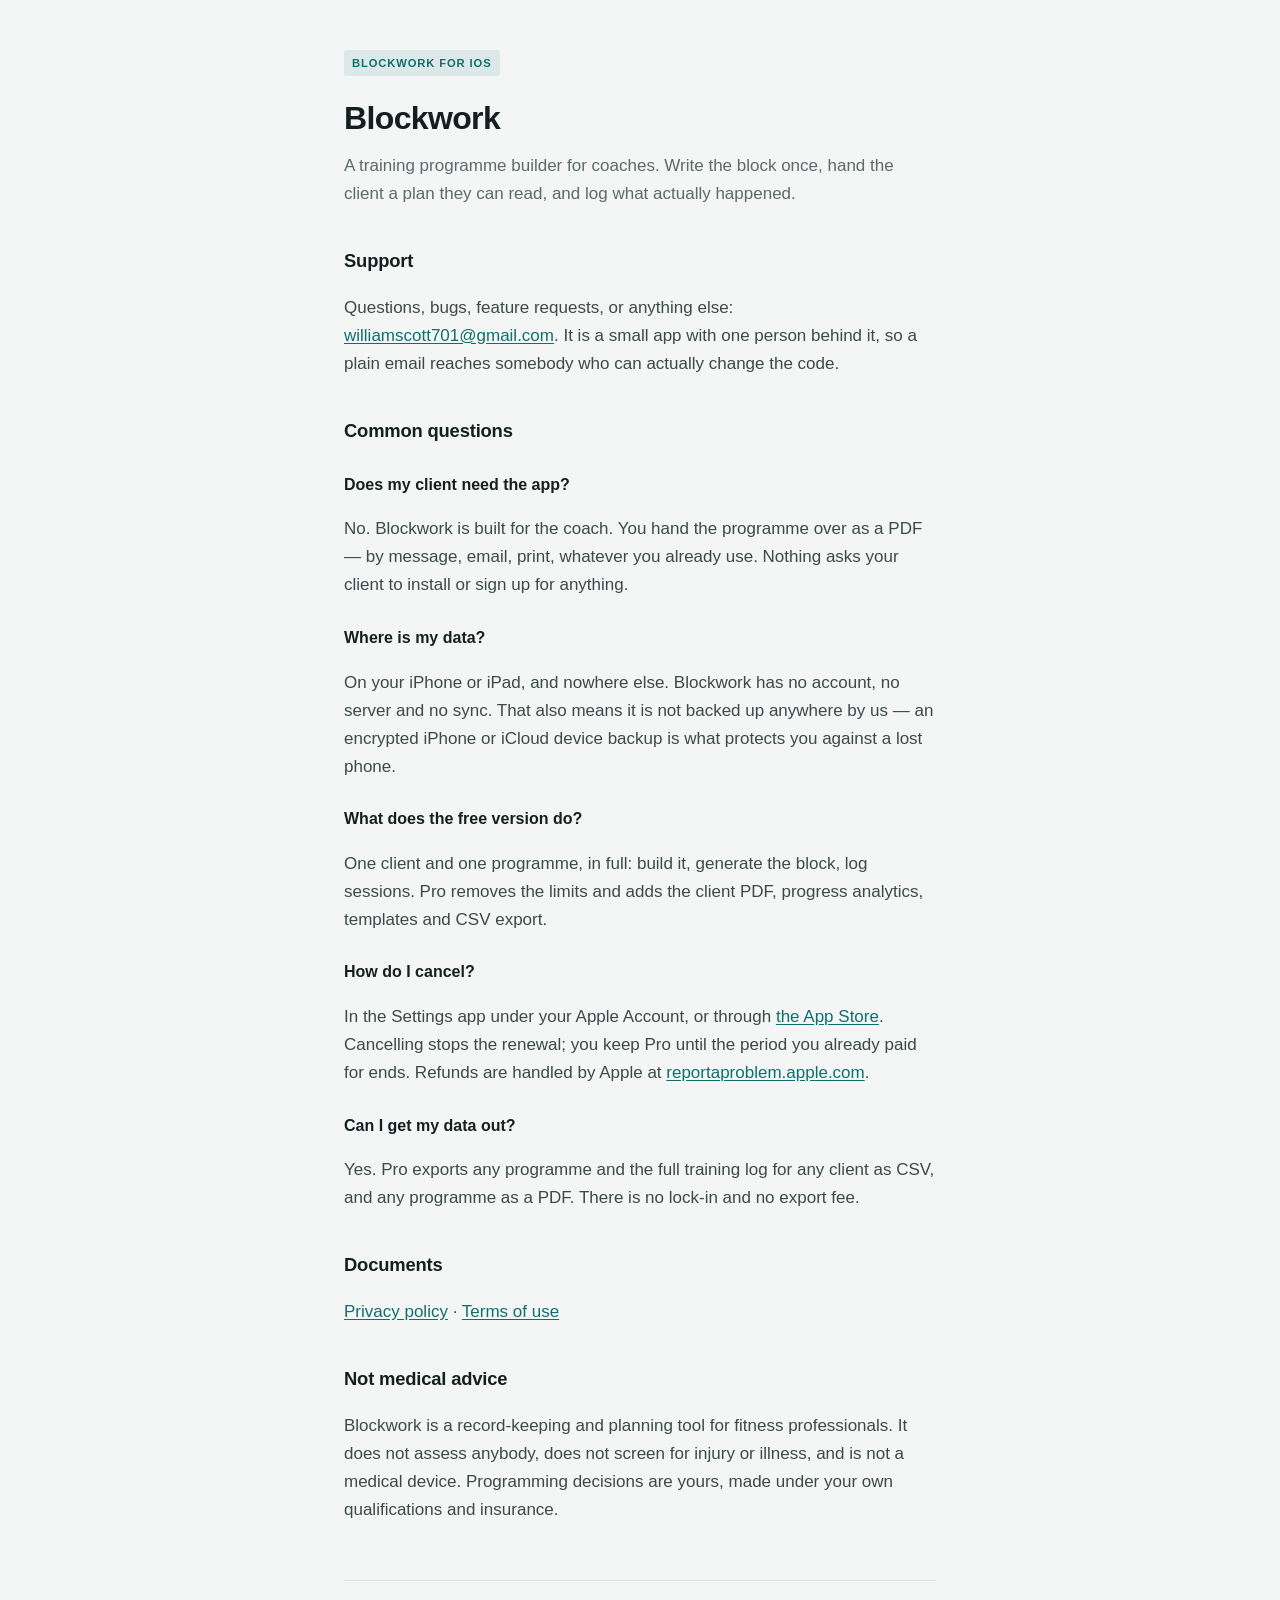
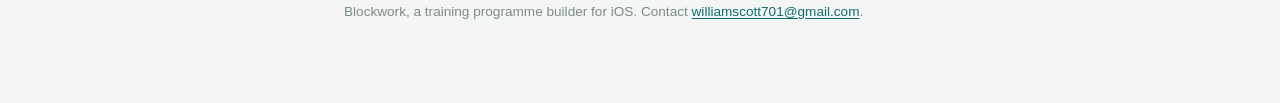
==== index.html @ dd5a9732 "Support, privacy policy and terms of use for Blockwork Custom EULA rather than Apple's standard one," ====
<!doctype html>
<html lang="en">
<head>
<meta charset="utf-8">
<meta name="viewport" content="width=device-width, initial-scale=1">
<title>Blockwork — Support</title>
<meta name="description" content="Support, privacy policy and terms of use for Blockwork, a training programme builder for personal trainers.">
<link rel="stylesheet" href="style.css">
</head>
<body>
<span class="tag">Blockwork for iOS</span>
<h1>Blockwork</h1>
<p class="sub">A training programme builder for coaches. Write the block once,
hand the client a plan they can read, and log what actually happened.</p>

<h2>Support</h2>
<p>Questions, bugs, feature requests, or anything else:
<a href="mailto:williamscott701@gmail.com?subject=Blockwork">williamscott701@gmail.com</a>.
It is a small app with one person behind it, so a plain email reaches
somebody who can actually change the code.</p>

<h2>Common questions</h2>

<h3>Does my client need the app?</h3>
<p>No. Blockwork is built for the coach. You hand the programme over as a PDF —
by message, email, print, whatever you already use. Nothing asks your client to
install or sign up for anything.</p>

<h3>Where is my data?</h3>
<p>On your iPhone or iPad, and nowhere else. Blockwork has no account, no server
and no sync. That also means it is not backed up anywhere by us — an encrypted
iPhone or iCloud device backup is what protects you against a lost phone.</p>

<h3>What does the free version do?</h3>
<p>One client and one programme, in full: build it, generate the block, log
sessions. Pro removes the limits and adds the client PDF, progress analytics,
templates and CSV export.</p>

<h3>How do I cancel?</h3>
<p>In the Settings app under your Apple Account, or through
<a href="https://apps.apple.com/account/subscriptions">the App Store</a>.
Cancelling stops the renewal; you keep Pro until the period you already paid for
ends. Refunds are handled by Apple at
<a href="https://reportaproblem.apple.com">reportaproblem.apple.com</a>.</p>

<h3>Can I get my data out?</h3>
<p>Yes. Pro exports any programme and the full training log for any client as
CSV, and any programme as a PDF. There is no lock-in and no export fee.</p>

<h2>Documents</h2>
<p><a href="privacy.html">Privacy policy</a> &middot;
<a href="terms.html">Terms of use</a></p>

<h2>Not medical advice</h2>
<p>Blockwork is a record-keeping and planning tool for fitness professionals. It
does not assess anybody, does not screen for injury or illness, and is not a
medical device. Programming decisions are yours, made under your own
qualifications and insurance.</p>

<footer>Blockwork, a training programme builder for iOS.
Contact <a href="mailto:williamscott701@gmail.com">williamscott701@gmail.com</a>.</footer>
</body>
</html>
---- style.css ----
:root { color-scheme: light dark; }
* { box-sizing: border-box; }
body {
  margin: 0 auto; padding: 3rem 1.5rem 5rem; max-width: 40rem;
  font: 17px/1.65 -apple-system, BlinkMacSystemFont, "Segoe UI", Roboto, sans-serif;
  background: #F4F6F6; color: #14201F;
}
h1 { font-size: 2rem; font-weight: 650; letter-spacing: -.02em; margin: 0 0 .4rem; }
.sub { color: #5A6B69; margin: 0 0 2rem; }
h2 { font-size: 1.15rem; font-weight: 650; letter-spacing: -.01em;
     margin: 2.4rem 0 .6rem; }
h3 { font-size: 1rem; font-weight: 650; margin: 1.6rem 0 .4rem; }
p, li { color: #3B4A48; }
li { margin: .35rem 0; }
ul { padding-left: 1.2rem; }
a { color: #0F6E6E; text-underline-offset: 2px; }
strong { color: #14201F; }
.tag { display: inline-block; font-size: .7rem; font-weight: 650; letter-spacing: .08em;
       text-transform: uppercase; color: #0F6E6E; background: #DCE9E8;
       padding: .25rem .5rem; border-radius: 3px; margin-bottom: 1rem; }
.callout { background: #E7EFEE; border-left: 3px solid #0F6E6E;
           padding: .9rem 1.1rem; border-radius: 3px; margin: 1.2rem 0; }
.callout p { margin: 0; color: #24403E; }
nav { margin: 0 0 2.5rem; font-size: .9rem; }
nav a { margin-right: 1rem; }
footer { margin-top: 3.5rem; padding-top: 1.25rem;
         border-top: 1px solid #DDE4E3; color: #7A8A88; font-size: .85rem; }
@media (prefers-color-scheme: dark) {
  body { background: #101615; color: #EAF0EF; }
  p, li { color: #A3B2B0; }
  strong, h1, h2, h3 { color: #EAF0EF; }
  .sub { color: #8B9A98; }
  a { color: #59B7B7; }
  .tag { color: #59B7B7; background: #1B2A29; }
  .callout { background: #16211F; border-left-color: #2E7D7D; }
  .callout p { color: #C2D0CE; }
  footer { border-color: #23302E; color: #6C7B79; }
}
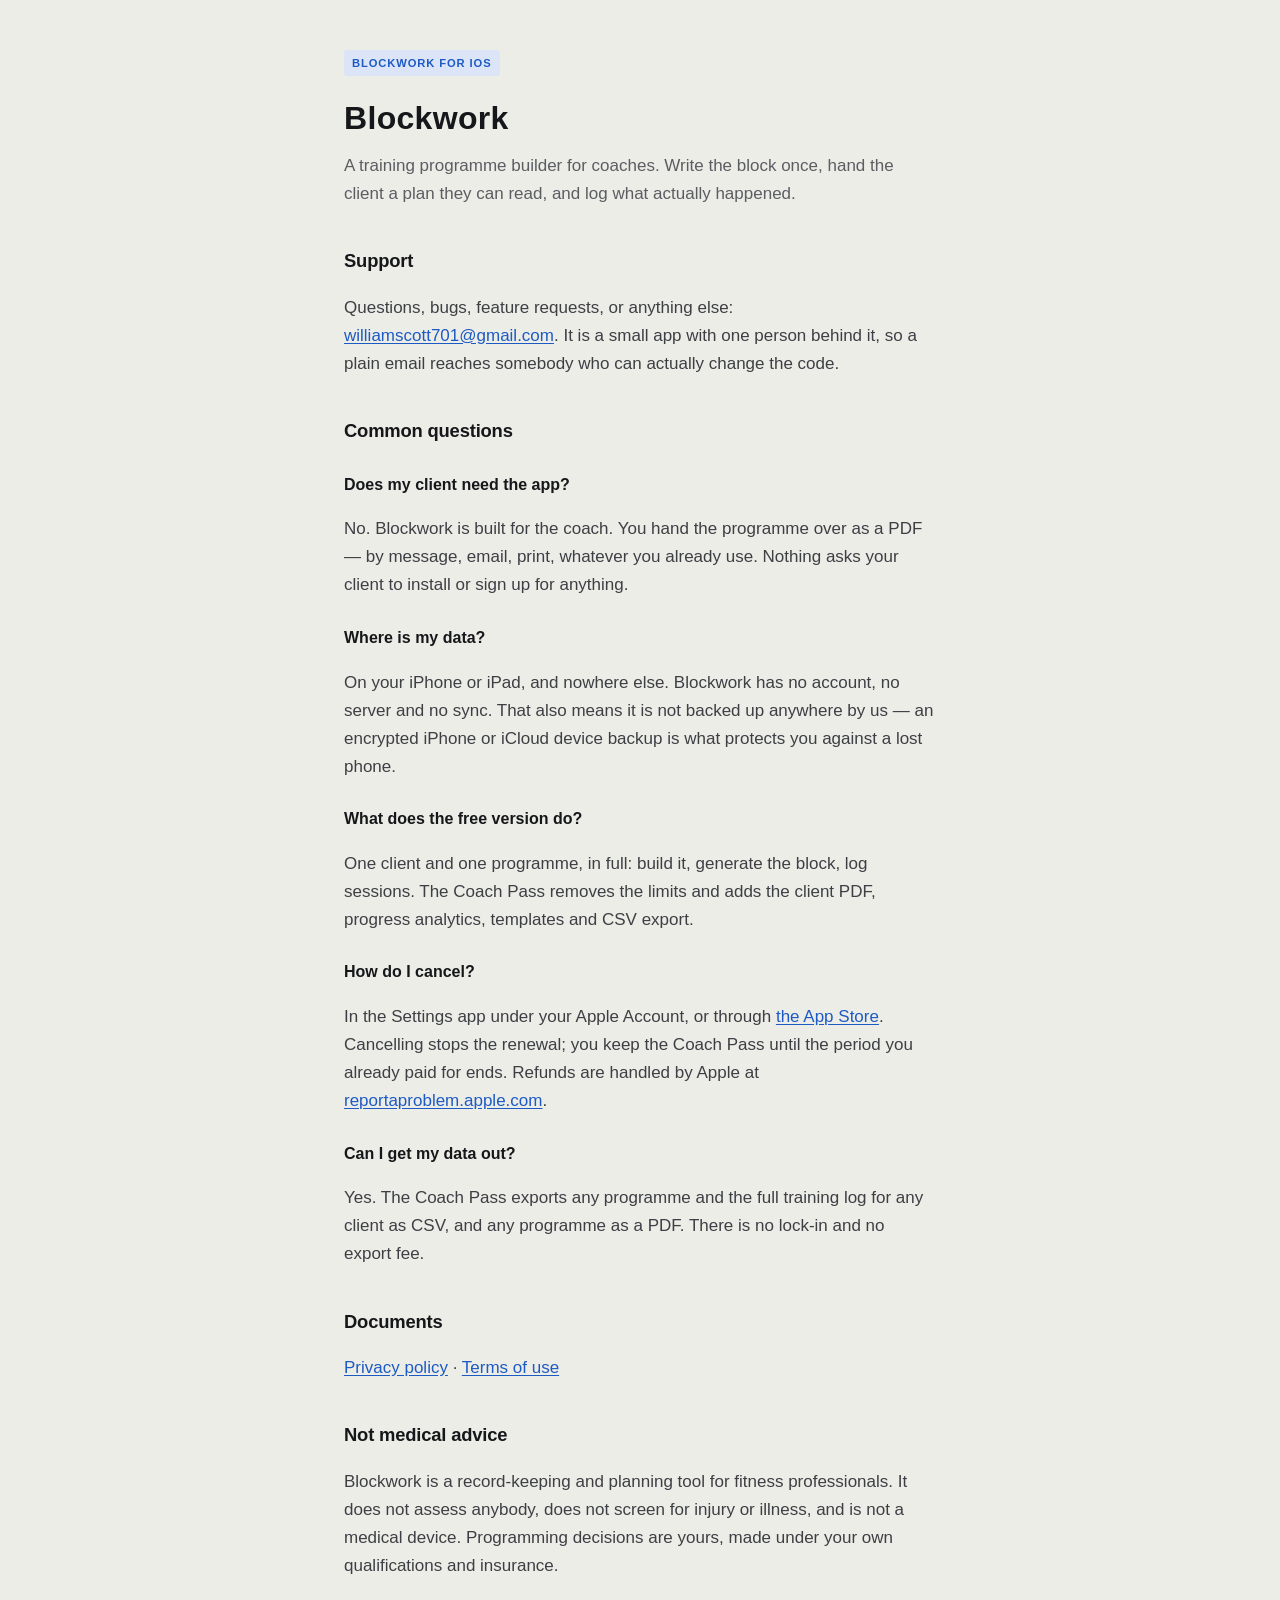
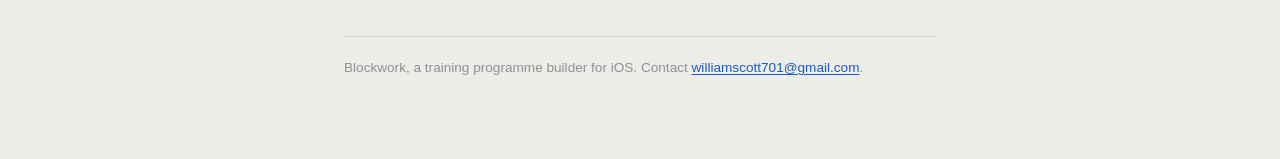
==== commit 5931c7b1: "The Coach Pass, and the gym floor's colours Co-Authored-By: Claude Opus 5.5 <noreply@anthropic.com>" ====
--- a/index.html
+++ b/index.html
@@ -33,18 +33,18 @@
 
 <h3>What does the free version do?</h3>
 <p>One client and one programme, in full: build it, generate the block, log
-sessions. Pro removes the limits and adds the client PDF, progress analytics,
+sessions. The Coach Pass removes the limits and adds the client PDF, progress analytics,
 templates and CSV export.</p>
 
 <h3>How do I cancel?</h3>
 <p>In the Settings app under your Apple Account, or through
 <a href="https://apps.apple.com/account/subscriptions">the App Store</a>.
-Cancelling stops the renewal; you keep Pro until the period you already paid for
+Cancelling stops the renewal; you keep the Coach Pass until the period you already paid for
 ends. Refunds are handled by Apple at
 <a href="https://reportaproblem.apple.com">reportaproblem.apple.com</a>.</p>
 
 <h3>Can I get my data out?</h3>
-<p>Yes. Pro exports any programme and the full training log for any client as
+<p>Yes. The Coach Pass exports any programme and the full training log for any client as
 CSV, and any programme as a PDF. There is no lock-in and no export fee.</p>
 
 <h2>Documents</h2>
--- a/style.css
+++ b/style.css
@@ -3,36 +3,36 @@
 body {
   margin: 0 auto; padding: 3rem 1.5rem 5rem; max-width: 40rem;
   font: 17px/1.65 -apple-system, BlinkMacSystemFont, "Segoe UI", Roboto, sans-serif;
-  background: #F4F6F6; color: #14201F;
+  background: #EDEDE7; color: #16171A;
 }
-h1 { font-size: 2rem; font-weight: 650; letter-spacing: -.02em; margin: 0 0 .4rem; }
-.sub { color: #5A6B69; margin: 0 0 2rem; }
+h1 { font-size: 2rem; font-weight: 900; font-stretch: expanded; letter-spacing: .01em; margin: 0 0 .4rem; }
+.sub { color: #5B5D63; margin: 0 0 2rem; }
 h2 { font-size: 1.15rem; font-weight: 650; letter-spacing: -.01em;
      margin: 2.4rem 0 .6rem; }
 h3 { font-size: 1rem; font-weight: 650; margin: 1.6rem 0 .4rem; }
-p, li { color: #3B4A48; }
+p, li { color: #3D3F45; }
 li { margin: .35rem 0; }
 ul { padding-left: 1.2rem; }
-a { color: #0F6E6E; text-underline-offset: 2px; }
-strong { color: #14201F; }
+a { color: #1D5AC4; text-underline-offset: 2px; }
+strong { color: #16171A; }
 .tag { display: inline-block; font-size: .7rem; font-weight: 650; letter-spacing: .08em;
-       text-transform: uppercase; color: #0F6E6E; background: #DCE9E8;
+       text-transform: uppercase; color: #1D5AC4; background: #DCE5F7;
        padding: .25rem .5rem; border-radius: 3px; margin-bottom: 1rem; }
-.callout { background: #E7EFEE; border-left: 3px solid #0F6E6E;
+.callout { background: #F6EFCF; border-left: 3px solid #E5B000;
            padding: .9rem 1.1rem; border-radius: 3px; margin: 1.2rem 0; }
-.callout p { margin: 0; color: #24403E; }
+.callout p { margin: 0; color: #3A3420; }
 nav { margin: 0 0 2.5rem; font-size: .9rem; }
 nav a { margin-right: 1rem; }
 footer { margin-top: 3.5rem; padding-top: 1.25rem;
-         border-top: 1px solid #DDE4E3; color: #7A8A88; font-size: .85rem; }
+         border-top: 1px solid #D5D5CC; color: #8E9097; font-size: .85rem; }
 @media (prefers-color-scheme: dark) {
-  body { background: #101615; color: #EAF0EF; }
-  p, li { color: #A3B2B0; }
-  strong, h1, h2, h3 { color: #EAF0EF; }
-  .sub { color: #8B9A98; }
-  a { color: #59B7B7; }
-  .tag { color: #59B7B7; background: #1B2A29; }
-  .callout { background: #16211F; border-left-color: #2E7D7D; }
-  .callout p { color: #C2D0CE; }
-  footer { border-color: #23302E; color: #6C7B79; }
+  body { background: #111214; color: #F3F3EF; }
+  p, li { color: #B4B6BD; }
+  strong, h1, h2, h3 { color: #F3F3EF; }
+  .sub { color: #9A9CA3; }
+  a { color: #6F9CFF; }
+  .tag { color: #6F9CFF; background: #1C2333; }
+  .callout { background: #26241A; border-left-color: #E5B000; }
+  .callout p { color: #D8D4C2; }
+  footer { border-color: #30323A; color: #7D8089; }
 }
